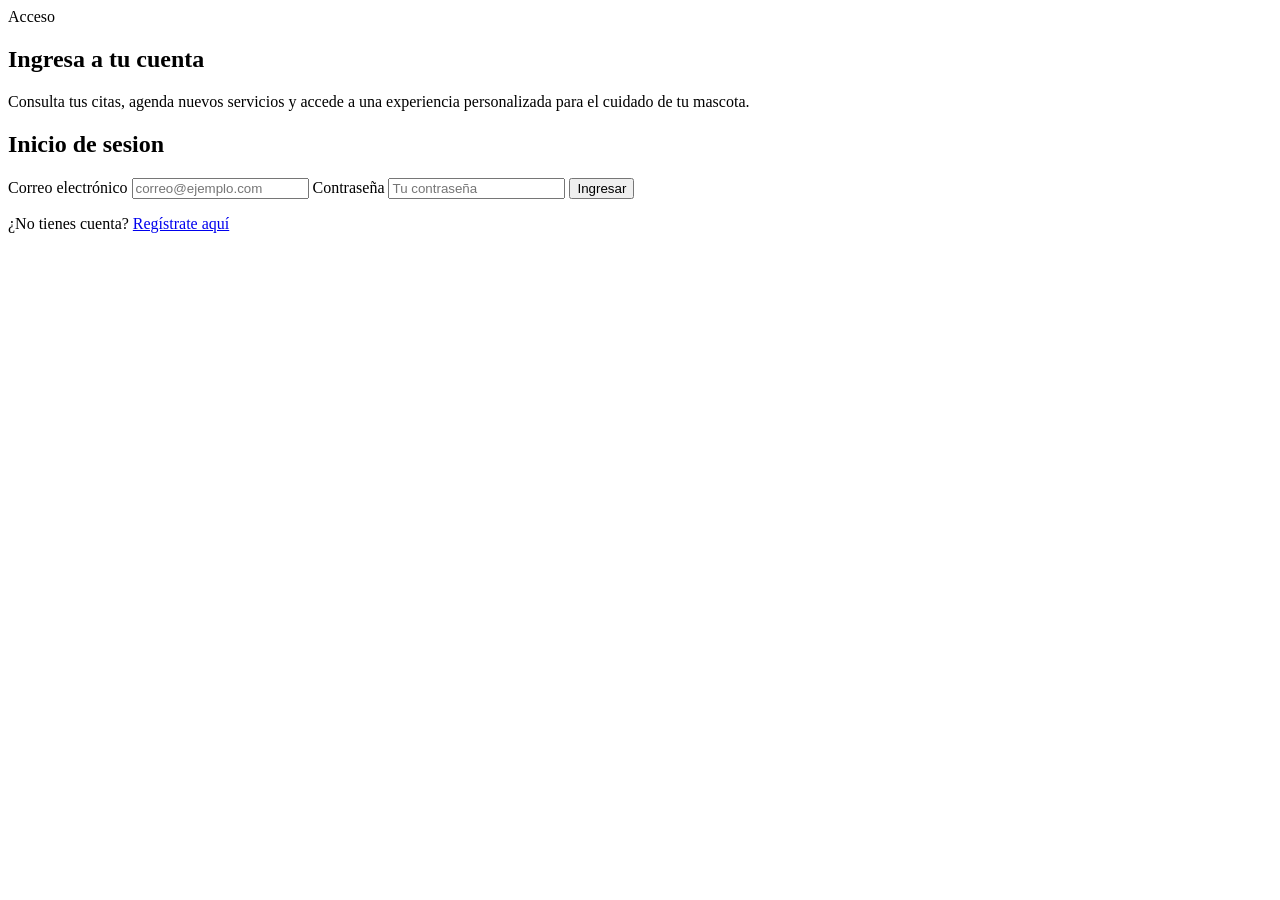
==== login.html @ 54520205 "Actualización interfaz login" ====
<!doctype html>
<html lang="es">
  <head>
    <meta charset="UTF-8" />
    <meta name="viewport" content="width=device-width, initial-scale=1.0" />
    <title>Ingresar | Mundo Mascota Local</title>
    <link rel="stylesheet" href="css/styles.css" />
  </head>

  <body>
      <main>
      <section class="auth-section">
        <div class="container auth-layout">
          <div class="auth-info">
            <span class="eyebrow">Acceso</span>
            <h1>Ingresa a tu cuenta</h1>
            <p>
              Consulta tus citas, agenda nuevos servicios y accede a una
              experiencia personalizada para el cuidado de tu mascota.
            </p>
          </div>

          <form class="auth-card" id="loginForm">
            <h2>Inicio de sesion</h2>

            <label class="form-label" for="loginEmail"
              >Correo electrónico</label
            >
            <input
              class="form-control"
              type="email"
              id="loginEmail"
              placeholder="correo@ejemplo.com"
              required
            />

            <label class="form-label" for="loginPassword">Contraseña</label>
            <input
              class="form-control"
              type="password"
              id="loginPassword"
              placeholder="Tu contraseña"
              required
            />

            <button class="btn btn--primary auth-submit" type="submit">
              Ingresar
            </button>

            <p class="auth-link">
              ¿No tienes cuenta? <a href="registro.html">Regístrate aquí</a>
            </p>
          </form>
        </div>
      </section>
    </main>

    <script src="js/navbar.js"></script>
    <script src="js/login.js"></script>
  </body>
</html>
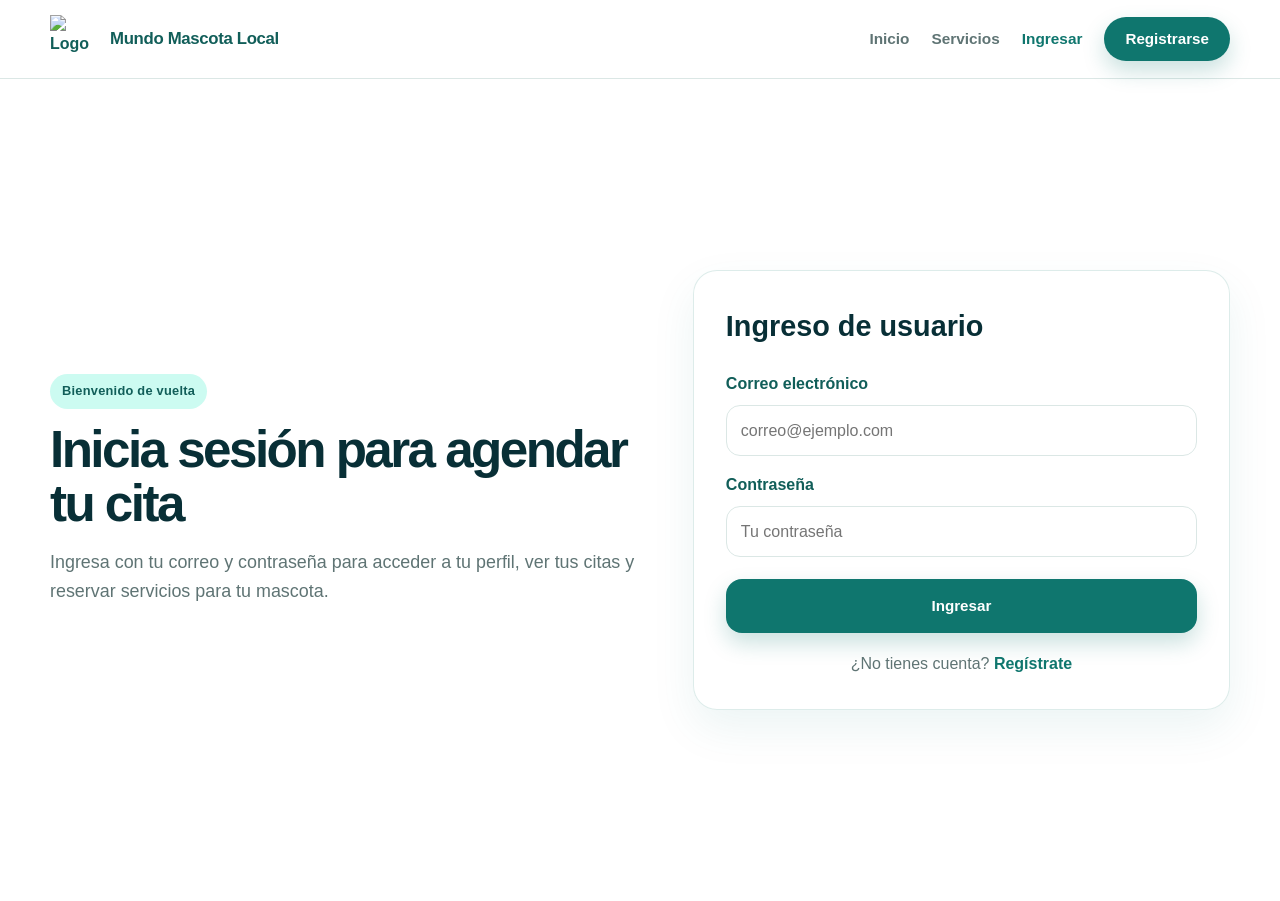
==== commit 34a69c99: ":sparkles: New feature Agendar cita para usuario logeado" ====
--- a/login.html
+++ b/login.html
@@ -8,47 +8,47 @@
   </head>
 
   <body>
-      <main>
+    <header class="site-header">
+      <nav class="navbar container">
+        <a href="index.html" class="brand">
+          <img src="img/logo-mundo-mascota.png" alt="Logo Mundo Mascota Local" class="brand__logo" />
+          <span class="brand__name">Mundo Mascota Local</span>
+        </a>
+
+        <ul class="navbar__menu">
+          <li><a href="index.html" class="navbar__link">Inicio</a></li>
+          <li><a href="servicios.html" class="navbar__link">Servicios</a></li>
+          <li><a href="agendar.html" class="navbar__link">Agendar cita</a></li>
+          <li><a href="login.html" class="navbar__link active">Ingresar</a></li>
+          <li><a href="registro.html" class="btn btn--primary">Registrarse</a></li>
+        </ul>
+      </nav>
+    </header>
+
+    <main>
       <section class="auth-section">
         <div class="container auth-layout">
           <div class="auth-info">
-            <span class="eyebrow">Acceso</span>
-            <h1>Ingresa a tu cuenta</h1>
+            <span class="eyebrow">Bienvenido de vuelta</span>
+            <h1>Inicia sesión para agendar tu cita</h1>
             <p>
-              Consulta tus citas, agenda nuevos servicios y accede a una
-              experiencia personalizada para el cuidado de tu mascota.
+              Ingresa con tu correo y contraseña para acceder a tu perfil, ver tus citas y reservar servicios para tu mascota.
             </p>
           </div>
 
           <form class="auth-card" id="loginForm">
-            <h2>Inicio de sesion</h2>
+            <h2>Ingreso de usuario</h2>
 
-            <label class="form-label" for="loginEmail"
-              >Correo electrónico</label
-            >
-            <input
-              class="form-control"
-              type="email"
-              id="loginEmail"
-              placeholder="correo@ejemplo.com"
-              required
-            />
+            <label class="form-label" for="loginEmail">Correo electrónico</label>
+            <input class="form-control" type="email" id="loginEmail" placeholder="correo@ejemplo.com" required />
 
             <label class="form-label" for="loginPassword">Contraseña</label>
-            <input
-              class="form-control"
-              type="password"
-              id="loginPassword"
-              placeholder="Tu contraseña"
-              required
-            />
+            <input class="form-control" type="password" id="loginPassword" placeholder="Tu contraseña" required />
 
-            <button class="btn btn--primary auth-submit" type="submit">
-              Ingresar
-            </button>
+            <button class="btn btn--primary auth-submit" type="submit">Ingresar</button>
 
             <p class="auth-link">
-              ¿No tienes cuenta? <a href="registro.html">Regístrate aquí</a>
+              ¿No tienes cuenta? <a href="registro.html">Regístrate</a>
             </p>
           </form>
         </div>
--- a/css/styles.css
+++ b/css/styles.css
@@ -0,0 +1,1487 @@
+:root {
+  --color-primary: #0f766e;
+  --color-primary-dark: #115e59;
+  --color-primary-soft: #ccfbf1;
+  --color-secondary: #2563eb;
+  --color-accent: #f59e0b;
+  --color-bg: #f7fbfb;
+  --color-surface: #ffffff;
+  --color-surface-soft: #eef7f6;
+  --color-text: #102a2a;
+  --color-muted: #5f7474;
+  --color-border: #dbe7e5;
+  --shadow-sm: 0 10px 25px rgba(15, 118, 110, 0.08);
+  --shadow-md: 0 18px 45px rgba(15, 118, 110, 0.14);
+  --shadow-lg: 0 30px 90px rgba(7, 38, 36, 0.28);
+  --container: 1180px;
+}
+
+/* ==============================
+   BASE
+   ============================== */
+
+* {
+  box-sizing: border-box;
+  margin: 0;
+  padding: 0;
+}
+
+html {
+  scroll-behavior: smooth;
+}
+
+body {
+  min-height: 100vh;
+  font-family: Arial, Helvetica, sans-serif;
+  color: var(--color-text);
+  line-height: 1.6;
+  background-image: url("../img/fondo.jpg");
+  background-size: cover;
+  background-position: center;
+  background-repeat: no-repeat;
+  background-attachment: fixed;
+}
+
+body.modal-open {
+  overflow: hidden;
+}
+
+img {
+  display: block;
+  max-width: 100%;
+}
+
+a {
+  color: inherit;
+  text-decoration: none;
+}
+
+button,
+input,
+select,
+textarea {
+  font: inherit;
+}
+
+button {
+  border: 0;
+}
+
+main,
+.section,
+.page-hero,
+.page-hero--services,
+.service-categories-section,
+.appointment-section,
+.auth-section {
+  background: transparent;
+}
+
+.container {
+  width: min(100% - 32px, var(--container));
+  margin: 0 auto;
+}
+
+/* ==============================
+   HEADER / NAVEGACIÓN
+   ============================== */
+
+.site-header {
+  position: sticky;
+  top: 0;
+  z-index: 50;
+  background: rgba(255, 255, 255, 0.95);
+  border-bottom: 1px solid var(--color-border);
+  backdrop-filter: blur(14px);
+}
+
+.navbar {
+  min-height: 78px;
+  display: flex;
+  align-items: center;
+  justify-content: space-between;
+  gap: 24px;
+}
+
+.brand {
+  display: inline-flex;
+  align-items: center;
+  gap: 12px;
+  font-weight: 800;
+  color: var(--color-primary-dark);
+}
+
+.brand__logo {
+  width: 48px;
+  height: 48px;
+  object-fit: contain;
+}
+
+.brand__name {
+  font-size: 1.05rem;
+  letter-spacing: -0.02em;
+}
+
+.navbar__menu {
+  display: flex;
+  align-items: center;
+  gap: 22px;
+  list-style: none;
+}
+
+.navbar__link {
+  color: var(--color-muted);
+  font-size: 0.96rem;
+  font-weight: 700;
+  transition: color 0.2s ease;
+}
+
+.navbar__link:hover,
+.navbar__link.active {
+  color: var(--color-primary);
+}
+
+.navbar__toggle {
+  display: none;
+  width: 44px;
+  height: 44px;
+  border: 1px solid var(--color-border);
+  border-radius: 12px;
+  background: var(--color-surface);
+  cursor: pointer;
+}
+
+.navbar__toggle span {
+  display: block;
+  width: 20px;
+  height: 2px;
+  margin: 5px auto;
+  background: var(--color-primary-dark);
+}
+
+.navbar-user {
+  display: flex;
+  align-items: center;
+  gap: 10px;
+  font-weight: 700;
+}
+
+.logout-btn {
+  padding: 6px 10px;
+  border-radius: 8px;
+  border: none;
+  background: #ef4444;
+  color: #ffffff;
+  cursor: pointer;
+  font-size: 0.8rem;
+}
+
+/* ==============================
+   BOTONES / ETIQUETAS
+   ============================== */
+
+.btn {
+  display: inline-flex;
+  align-items: center;
+  justify-content: center;
+  min-height: 44px;
+  padding: 0 20px;
+  border-radius: 999px;
+  font-weight: 800;
+  font-size: 0.95rem;
+  border: 1px solid transparent;
+  cursor: pointer;
+  transition:
+    transform 0.2s ease,
+    box-shadow 0.2s ease,
+    background 0.2s ease;
+}
+
+.btn:hover {
+  transform: translateY(-2px);
+}
+
+.btn--primary {
+  background: var(--color-primary);
+  color: #ffffff;
+  box-shadow: 0 10px 22px rgba(15, 118, 110, 0.22);
+}
+
+.btn--primary:hover {
+  background: var(--color-primary-dark);
+}
+
+.btn--secondary {
+  background: #ffffff;
+  color: var(--color-primary-dark);
+  border-color: var(--color-border);
+}
+
+.btn--secondary:hover {
+  box-shadow: var(--shadow-sm);
+}
+
+.eyebrow {
+  display: inline-flex;
+  align-items: center;
+  width: fit-content;
+  margin-bottom: 14px;
+  padding: 7px 12px;
+  border-radius: 999px;
+  background: var(--color-primary-soft);
+  color: var(--color-primary-dark);
+  font-size: 0.8rem;
+  font-weight: 900;
+  letter-spacing: 0.02em;
+}
+
+/* ==============================
+   INDEX
+   ============================== */
+
+.hero {
+  padding: 76px 0 56px;
+}
+
+.hero__grid {
+  display: grid;
+  grid-template-columns: 0.9fr 1.1fr;
+  gap: 42px;
+  align-items: center;
+}
+
+.hero__content {
+  max-width: 720px;
+}
+
+.hero__content h1 {
+  max-width: 760px;
+  margin-bottom: 18px;
+  color: #082f36;
+  font-size: clamp(2.7rem, 5vw, 5rem);
+  line-height: 1.04;
+  letter-spacing: -0.055em;
+}
+
+.hero__content p {
+  max-width: 620px;
+  color: #425f63;
+  font-size: 1.18rem;
+  line-height: 1.75;
+}
+
+.hero__actions {
+  margin-top: 24px;
+}
+
+.hero__media {
+  position: relative;
+  border-radius: 30px;
+  overflow: hidden;
+  box-shadow: 0 28px 70px rgba(7, 38, 36, 0.18);
+}
+
+.hero__media img {
+  width: 100%;
+  height: 440px;
+  object-fit: cover;
+}
+
+.hero-card {
+  position: absolute;
+  left: 24px;
+  bottom: 24px;
+  max-width: 340px;
+  padding: 18px 20px;
+  border-radius: 20px;
+  background: rgba(255, 255, 255, 0.84);
+  backdrop-filter: blur(10px);
+  box-shadow: 0 18px 45px rgba(7, 38, 36, 0.16);
+}
+
+.section {
+  padding: 74px 0;
+}
+
+.section-heading {
+  max-width: 780px;
+  margin: 0 auto 42px;
+  text-align: center;
+}
+
+.section-heading h2 {
+  color: #082f36;
+  font-size: clamp(2rem, 3.5vw, 3.4rem);
+  line-height: 1.08;
+  letter-spacing: -0.045em;
+}
+
+.section-heading p {
+  max-width: 640px;
+  margin: 12px auto 0;
+  color: #50666b;
+  font-size: 1.05rem;
+  line-height: 1.7;
+}
+
+.cards-grid,
+.steps-grid,
+.business-grid {
+  display: grid;
+  gap: 22px;
+}
+
+.cards-grid,
+.business-grid {
+  grid-template-columns: repeat(3, 1fr);
+}
+
+.steps-grid {
+  grid-template-columns: repeat(3, 1fr);
+}
+
+.service-card,
+.step-card,
+.business-card {
+  border: 1px solid rgba(15, 118, 110, 0.12);
+  border-radius: 26px;
+  background: rgba(255, 255, 255, 0.88);
+  backdrop-filter: blur(8px);
+  box-shadow: 0 18px 45px rgba(15, 118, 110, 0.08);
+  transition:
+    transform 0.22s ease,
+    box-shadow 0.22s ease;
+}
+
+.service-card:hover,
+.step-card:hover,
+.business-card:hover {
+  transform: translateY(-6px);
+  box-shadow: 0 26px 65px rgba(15, 118, 110, 0.16);
+}
+
+.service-card,
+.business-card {
+  padding: 26px 22px;
+  text-align: center;
+  overflow: hidden;
+}
+
+.service-card img,
+.business-card img {
+  width: 150px;
+  height: 150px;
+  margin: 0 auto 20px;
+  border-radius: 50%;
+  object-fit: cover;
+  object-position: center;
+  background: transparent;
+  box-shadow: 0 16px 34px rgba(15, 118, 110, 0.18);
+  transition: transform 0.35s ease;
+}
+
+.service-card:hover img,
+.business-card:hover img {
+  transform: scale(1.04);
+}
+
+.service-card__body,
+.business-card__body {
+  padding: 0;
+  background: transparent;
+}
+
+.step-card {
+  padding: 24px;
+}
+
+.service-card h3,
+.business-card h3,
+.step-card h3 {
+  margin-bottom: 10px;
+  color: #082f36;
+  font-size: 1.35rem;
+  line-height: 1.2;
+}
+
+.service-card p,
+.business-card p,
+.step-card p {
+  margin-bottom: 12px;
+  color: #50666b;
+  line-height: 1.65;
+}
+
+.step-card span {
+  display: inline-flex;
+  width: 46px;
+  height: 46px;
+  align-items: center;
+  justify-content: center;
+  margin-bottom: 18px;
+  border-radius: 50%;
+  background: var(--color-primary-soft);
+  color: var(--color-primary-dark);
+  font-weight: 900;
+}
+
+.section-heading--split {
+  max-width: none;
+  display: flex;
+  align-items: end;
+  justify-content: space-between;
+  gap: 24px;
+  text-align: left;
+}
+
+.section-heading--split p {
+  margin-left: 0;
+}
+
+.cta-section {
+  padding: 70px 0;
+}
+
+.cta-card {
+  border-radius: 30px;
+  padding: 42px;
+  background: linear-gradient(
+    135deg,
+    rgba(255, 255, 255, 0.9),
+    rgba(204, 251, 241, 0.58)
+  );
+  backdrop-filter: blur(10px);
+  box-shadow: 0 24px 60px rgba(15, 118, 110, 0.12);
+}
+
+.cta-card h2 {
+  color: #082f36;
+  font-size: clamp(2rem, 3vw, 3rem);
+  letter-spacing: -0.04em;
+}
+
+/* ==============================
+   SERVICIOS
+   ============================== */
+
+.page-hero--services {
+  padding: 80px 0 70px;
+  border-bottom: 1px solid var(--color-border);
+  overflow: hidden;
+}
+
+.services-hero-grid {
+  display: grid;
+  grid-template-columns: 0.9fr 1.1fr;
+  gap: 42px;
+  align-items: center;
+}
+
+.page-hero__content {
+  max-width: 660px;
+}
+
+.page-hero__content h1 {
+  margin-bottom: 18px;
+  color: #082f36;
+  font-size: clamp(3.2rem, 4.6vw, 5.2rem);
+  line-height: 1.08;
+  letter-spacing: -0.045em;
+}
+
+.page-hero__content p {
+  max-width: 620px;
+  color: var(--color-muted);
+  font-size: 1.18rem;
+  line-height: 1.65;
+}
+
+.services-hero-image {
+  display: flex;
+  align-items: center;
+  justify-content: flex-end;
+}
+
+.services-hero-image img {
+  width: 100%;
+  max-width: 720px;
+  height: auto;
+  object-fit: contain;
+  object-position: center;
+  border-radius: 0;
+  box-shadow: none;
+  filter: none;
+}
+
+.service-categories-section {
+  padding-top: 56px;
+}
+
+.service-category-layout {
+  display: flex;
+  flex-direction: column;
+  gap: 28px;
+}
+
+.service-category-row {
+  display: grid;
+  gap: 28px;
+}
+
+.service-category-row--top {
+  grid-template-columns: repeat(4, 1fr);
+}
+
+.service-category-row--bottom {
+  width: calc((100% - 84px) / 4 * 3 + 56px);
+  grid-template-columns: repeat(3, 1fr);
+  align-self: center;
+}
+
+.service-category-card {
+  min-height: 430px;
+  display: flex;
+  flex-direction: column;
+  overflow: hidden;
+  border: 1px solid rgba(15, 118, 110, 0.12);
+  border-radius: 20px;
+  background: rgba(255, 255, 255, 0.88);
+  backdrop-filter: blur(8px);
+  box-shadow: 0 18px 45px rgba(15, 118, 110, 0.08);
+  transition:
+    transform 0.22s ease,
+    box-shadow 0.22s ease,
+    border-color 0.22s ease;
+}
+
+.service-category-card:hover {
+  transform: translateY(-6px);
+  border-color: rgba(15, 118, 110, 0.28);
+  box-shadow: 0 24px 60px rgba(15, 118, 110, 0.14);
+}
+
+.service-category-card__image {
+  width: 100%;
+  height: 170px;
+  overflow: hidden;
+}
+
+.service-category-card__image img {
+  width: 100%;
+  height: 100%;
+  object-fit: cover;
+}
+
+.service-category-card__body {
+  display: flex;
+  flex: 1;
+  flex-direction: column;
+  align-items: center;
+  padding: 22px 24px 26px;
+  text-align: center;
+}
+
+.service-category-card__label {
+  display: inline-flex;
+  align-items: center;
+  justify-content: center;
+  width: fit-content;
+  margin-bottom: 16px;
+  padding: 7px 13px;
+  border-radius: 999px;
+  background: var(--color-primary-soft);
+  color: var(--color-primary-dark);
+  font-size: 0.8rem;
+  font-weight: 900;
+}
+
+.service-category-card h3 {
+  margin-bottom: 14px;
+  color: #082f36;
+  font-size: 1.36rem;
+  line-height: 1.15;
+}
+
+.service-category-card p {
+  margin-bottom: 24px;
+  color: #50666b;
+  font-size: 0.96rem;
+  line-height: 1.72;
+}
+
+.service-category-card .btn {
+  width: 100%;
+  min-height: 52px;
+  margin-top: auto;
+  border-radius: 16px;
+  background: linear-gradient(135deg, #0f766e, #08756c);
+  box-shadow: 0 12px 20px rgba(15, 118, 110, 0.22);
+}
+
+.service-category-card .btn span {
+  margin-left: 8px;
+  font-size: 1.4rem;
+  line-height: 0;
+}
+
+.services-trust-banner {
+  width: min(100%, 920px);
+  margin: 38px auto 0;
+  display: grid;
+  grid-template-columns: 1.45fr 0.95fr;
+  gap: 22px;
+  align-items: center;
+  padding: 22px 30px;
+  border: 1px solid rgba(15, 118, 110, 0.16);
+  border-radius: 18px;
+  background: linear-gradient(
+    135deg,
+    rgba(204, 251, 241, 0.46),
+    rgba(255, 255, 255, 0.94)
+  );
+  color: var(--color-primary-dark);
+  box-shadow: var(--shadow-sm);
+}
+
+.services-trust-banner p {
+  margin: 0;
+  font-weight: 700;
+}
+
+/* ==============================
+   MODALES
+   ============================== */
+
+.service-modal {
+  position: fixed;
+  inset: 0;
+  display: none;
+  align-items: center;
+  justify-content: center;
+  padding: 24px;
+  z-index: 999;
+}
+
+.service-modal.is-open {
+  display: flex;
+}
+
+.service-modal__overlay {
+  position: absolute;
+  inset: 0;
+  background: rgba(0, 0, 0, 0.62);
+  backdrop-filter: blur(4px);
+}
+
+.service-modal__close {
+  position: absolute;
+  top: 18px;
+  right: 18px;
+  width: 38px;
+  height: 38px;
+  border-radius: 50%;
+  background: #ffffff;
+  color: var(--color-primary-dark);
+  font-size: 1.4rem;
+  font-weight: 900;
+  cursor: pointer;
+  z-index: 5;
+}
+
+.service-modal__content {
+  position: relative;
+  z-index: 2;
+  width: 95%;
+  max-width: 860px;
+  overflow: hidden;
+  padding: 34px;
+  border-radius: 28px;
+  color: var(--color-text);
+  box-shadow: var(--shadow-lg);
+}
+
+#modal-peluqueria .service-modal__content {
+  background:
+    linear-gradient(rgba(7, 38, 36, 0.28), rgba(7, 38, 36, 0.28)),
+    url("../img/peluqueria.jpg") center/cover no-repeat;
+}
+
+#modal-veterinaria .service-modal__content {
+  background:
+    linear-gradient(rgba(7, 38, 36, 0.28), rgba(7, 38, 36, 0.28)),
+    url("../img/veterinaria.jpg") center/cover no-repeat;
+}
+
+#modal-guarderia .service-modal__content {
+  background:
+    linear-gradient(rgba(7, 38, 36, 0.28), rgba(7, 38, 36, 0.28)),
+    url("../img/guarderia.jpg") center/cover no-repeat;
+}
+
+#modal-examenes .service-modal__content {
+  background:
+    linear-gradient(rgba(7, 38, 36, 0.28), rgba(7, 38, 36, 0.28)),
+    url("../img/examenes.jpg") center/cover no-repeat;
+}
+
+#modal-funebres .service-modal__content {
+  background:
+    linear-gradient(rgba(7, 38, 36, 0.28), rgba(7, 38, 36, 0.28)),
+    url("../img/funebres.jpg") center/cover no-repeat;
+}
+
+#modal-adiestramiento .service-modal__content {
+  background:
+    linear-gradient(rgba(7, 38, 36, 0.28), rgba(7, 38, 36, 0.28)),
+    url("../img/adiestramiento.jpg") center/cover no-repeat;
+}
+
+#modal-transporte .service-modal__content {
+  background:
+    linear-gradient(rgba(7, 38, 36, 0.28), rgba(7, 38, 36, 0.28)),
+    url("../img/transporte.jpg") center/cover no-repeat;
+}
+
+.modal-inner {
+  width: 100%;
+  max-width: 760px;
+  max-height: calc(90vh - 70px);
+  margin: 0 auto;
+  padding: 30px;
+  overflow-y: auto;
+  border-radius: 26px;
+  background: rgba(255, 255, 255, 0.68);
+  backdrop-filter: blur(9px);
+  box-shadow: 0 24px 55px rgba(0, 0, 0, 0.22);
+}
+
+.service-modal__header,
+.modal-business-list,
+.modal-services-box,
+.service-modal__footer {
+  background: transparent;
+  border-radius: 0;
+}
+
+.service-modal__header {
+  padding: 0 0 12px;
+}
+
+.service-modal__content h2,
+.service-modal__content h3,
+.service-modal__content p,
+.service-modal__content label {
+  color: var(--color-text);
+}
+
+.modal-steps {
+  display: grid;
+  grid-template-columns: repeat(2, 1fr);
+  gap: 12px;
+  margin: 18px 0 24px;
+}
+
+.modal-step {
+  padding: 12px 14px;
+  border-radius: 999px;
+  background: rgba(255, 255, 255, 0.55);
+  color: var(--color-muted);
+  text-align: center;
+  font-weight: 900;
+}
+
+.modal-step.is-active {
+  background: var(--color-primary);
+  color: #ffffff;
+}
+
+.modal-step-panel {
+  display: none;
+}
+
+.modal-step-panel.is-active {
+  display: block;
+}
+
+.modal-section-title {
+  display: flex;
+  align-items: end;
+  justify-content: space-between;
+  gap: 16px;
+  margin: 22px 0 12px;
+}
+
+.modal-section-title h3 {
+  margin: 0;
+  color: var(--color-primary-dark);
+  font-size: 1.1rem;
+}
+
+.modal-section-title span {
+  color: var(--color-muted);
+  font-size: 0.88rem;
+  font-weight: 700;
+}
+
+.business-selector,
+.priced-services-list {
+  display: grid;
+  gap: 12px;
+}
+
+.business-option,
+.priced-service-card {
+  position: relative;
+  display: grid;
+  grid-template-columns: auto 1fr auto;
+  gap: 14px;
+  align-items: center;
+  padding: 14px 16px;
+  border: 1px solid rgba(15, 118, 110, 0.16);
+  border-radius: 16px;
+  background: rgba(255, 255, 255, 0.72);
+  cursor: pointer;
+  transition:
+    transform 0.2s ease,
+    border-color 0.2s ease,
+    background 0.2s ease;
+}
+
+.business-option:hover,
+.priced-service-card:hover {
+  transform: translateY(-2px);
+  border-color: rgba(15, 118, 110, 0.38);
+  background: rgba(255, 255, 255, 0.86);
+}
+
+.business-option input,
+.priced-service-card input {
+  position: absolute;
+  opacity: 0;
+  pointer-events: none;
+}
+
+.business-option::before,
+.priced-service-card::before {
+  content: "";
+  width: 22px;
+  height: 22px;
+  display: inline-flex;
+  border: 2px solid rgba(15, 118, 110, 0.4);
+  border-radius: 50%;
+  background: #ffffff;
+}
+
+.priced-service-card::before {
+  border-radius: 7px;
+}
+
+.business-option:has(input:checked),
+.priced-service-card:has(input:checked) {
+  border-color: var(--color-primary);
+  background: rgba(204, 251, 241, 0.72);
+}
+
+.business-option:has(input:checked)::before,
+.priced-service-card:has(input:checked)::before {
+  background: var(--color-primary);
+  border-color: var(--color-primary);
+  box-shadow: inset 0 0 0 5px #ffffff;
+}
+
+.business-option strong,
+.priced-service-card strong {
+  display: block;
+  color: var(--color-text);
+  font-size: 1rem;
+}
+
+.business-option span,
+.priced-service-card span {
+  display: block;
+  margin-top: 2px;
+  color: var(--color-muted);
+  font-size: 0.88rem;
+}
+
+.business-option__content small {
+  display: block;
+  margin-top: 6px;
+  color: var(--color-muted);
+  font-size: 0.82rem;
+}
+
+.priced-service-card b {
+  color: var(--color-primary-dark);
+  white-space: nowrap;
+  font-size: 1rem;
+}
+
+.modal-total-box {
+  display: flex;
+  align-items: center;
+  justify-content: space-between;
+  gap: 18px;
+  margin-top: 18px;
+  padding: 18px;
+  border-radius: 18px;
+  background: linear-gradient(
+    135deg,
+    rgba(15, 118, 110, 0.96),
+    rgba(8, 117, 108, 0.92)
+  );
+  color: #ffffff;
+  box-shadow: 0 16px 28px rgba(15, 118, 110, 0.24);
+}
+
+.modal-total-box span,
+.modal-total-box small {
+  display: block;
+  color: rgba(255, 255, 255, 0.82);
+}
+
+.modal-total-box strong {
+  display: block;
+  margin-top: 2px;
+  color: #ffffff;
+  font-size: 1.7rem;
+}
+
+.modal-total-box small {
+  max-width: 300px;
+  font-size: 0.82rem;
+}
+
+.service-modal__footer {
+  padding: 18px 0 0;
+  margin-top: 0;
+}
+
+/* ==============================
+   AGENDAR CITA
+   ============================== */
+
+.appointment-layout {
+  display: grid;
+  grid-template-columns: 0.9fr 1.1fr;
+  gap: 32px;
+  align-items: start;
+}
+
+.appointment-summary-card,
+.appointment-form,
+.appointment-confirmation,
+.auth-card {
+  border: 1px solid rgba(15, 118, 110, 0.14);
+  border-radius: 24px;
+  background: rgba(255, 255, 255, 0.88);
+  backdrop-filter: blur(8px);
+  box-shadow: 0 18px 45px rgba(15, 118, 110, 0.08);
+}
+
+.appointment-summary-card {
+  position: sticky;
+  top: 100px;
+  padding: 28px;
+}
+
+.appointment-form {
+  padding: 30px;
+}
+
+.appointment-summary-card h2,
+.appointment-form h2 {
+  margin-bottom: 20px;
+  color: #082f36;
+  font-size: 1.8rem;
+  line-height: 1.15;
+}
+
+.summary-block {
+  padding: 18px 0;
+  border-top: 1px solid var(--color-border);
+}
+
+.summary-block h3 {
+  margin-bottom: 6px;
+  color: var(--color-primary-dark);
+  font-size: 1rem;
+}
+
+.summary-block p,
+.summary-block small {
+  color: var(--color-muted);
+}
+
+.summary-block ul {
+  display: grid;
+  gap: 10px;
+  padding-left: 0;
+  list-style: none;
+}
+
+.summary-block li {
+  display: flex;
+  justify-content: space-between;
+  gap: 14px;
+  padding: 12px 14px;
+  border: 1px solid rgba(15, 118, 110, 0.12);
+  border-radius: 14px;
+  background: var(--color-surface-soft);
+  color: var(--color-text);
+  font-weight: 700;
+}
+
+.summary-block li span {
+  color: var(--color-muted);
+  font-weight: 800;
+  white-space: nowrap;
+}
+
+.appointment-total {
+  display: flex;
+  justify-content: space-between;
+  align-items: center;
+  gap: 18px;
+  margin: 18px 0 22px;
+  padding: 18px;
+  border-radius: 18px;
+  background: linear-gradient(
+    135deg,
+    rgba(15, 118, 110, 0.96),
+    rgba(8, 117, 108, 0.92)
+  );
+  color: #ffffff;
+}
+
+.appointment-total span {
+  color: rgba(255, 255, 255, 0.82);
+  font-weight: 700;
+}
+
+.appointment-total strong {
+  color: #ffffff;
+  font-size: 1.6rem;
+}
+
+.appointment-layout {
+  display: grid;
+  gap: 32px;
+  grid-template-columns: minmax(300px, 360px) 1fr;
+  align-items: start;
+  margin-top: 32px;
+}
+
+.appointment-summary,
+.appointment-form-section {
+  background: rgba(255, 255, 255, 0.92);
+  border: 1px solid rgba(15, 118, 110, 0.12);
+  border-radius: 24px;
+  padding: 28px;
+  backdrop-filter: blur(10px);
+}
+
+.summary-card {
+  margin-top: 18px;
+}
+
+.service-summary h3 {
+  margin: 12px 0 10px;
+  color: #082f36;
+}
+
+.service-summary p {
+  margin-top: 10px;
+  color: var(--color-muted);
+}
+
+.form-message {
+  min-height: 28px;
+  margin: 12px 0 8px;
+  color: #b91c1c;
+  font-weight: 700;
+}
+
+.appointment-form-section .btn {
+  width: 100%;
+}
+
+@media (max-width: 900px) {
+  .appointment-layout {
+    grid-template-columns: 1fr;
+  }
+}
+
+.form-label {
+  display: block;
+  margin: 16px 0 8px;
+  color: var(--color-primary-dark);
+  font-weight: 900;
+}
+
+.form-control {
+  width: 100%;
+  min-height: 48px;
+  padding: 12px 14px;
+  border: 1px solid var(--color-border);
+  border-radius: 14px;
+  background: #ffffff;
+  color: var(--color-text);
+  outline: none;
+  transition:
+    border-color 0.2s ease,
+    box-shadow 0.2s ease;
+}
+
+textarea.form-control {
+  resize: vertical;
+  min-height: 110px;
+}
+
+.form-control:focus {
+  border-color: var(--color-primary);
+  box-shadow: 0 0 0 4px rgba(15, 118, 110, 0.12);
+}
+
+.appointment-submit {
+  width: 100%;
+  margin-top: 22px;
+  min-height: 54px;
+  border-radius: 16px;
+}
+
+.appointment-confirmation {
+  display: none;
+  padding: 34px;
+  text-align: center;
+}
+
+.appointment-confirmation.is-visible {
+  display: block;
+}
+
+.confirmation-icon {
+  width: 76px;
+  height: 76px;
+  display: grid;
+  place-items: center;
+  margin: 0 auto 18px;
+  border-radius: 50%;
+  background: var(--color-primary);
+  color: #ffffff;
+  font-size: 2.2rem;
+  font-weight: 900;
+}
+
+.appointment-confirmation h2 {
+  margin-bottom: 10px;
+  color: #082f36;
+}
+
+.appointment-confirmation p {
+  margin-bottom: 22px;
+  color: var(--color-muted);
+}
+
+/* ==============================
+   MIS CITAS
+   ============================== */
+
+.appointments-grid {
+  display: grid;
+  gap: 20px;
+}
+
+.appointment-card {
+  padding: 20px;
+  border-radius: 18px;
+  border: 1px solid rgba(15, 118, 110, 0.14);
+  background: rgba(255, 255, 255, 0.88);
+  backdrop-filter: blur(8px);
+  box-shadow: 0 12px 28px rgba(15, 118, 110, 0.08);
+}
+
+.appointment-card h3 {
+  margin-bottom: 6px;
+  color: #082f36;
+}
+
+.appointment-card span {
+  display: block;
+  color: var(--color-muted);
+  font-size: 0.9rem;
+  margin-bottom: 10px;
+}
+
+.appointment-services {
+  margin: 12px 0;
+  padding-left: 0;
+  list-style: none;
+}
+
+.appointment-services li {
+  display: flex;
+  justify-content: space-between;
+  padding: 6px 0;
+  font-weight: 600;
+}
+
+.appointment-card-total {
+  margin-top: 10px;
+  font-weight: 900;
+  color: var(--color-primary-dark);
+}
+
+.empty-state {
+  text-align: center;
+  margin-top: 40px;
+}
+
+.empty-state p {
+  margin-bottom: 12px;
+  color: var(--color-muted);
+}
+
+/* ==============================
+   LOGIN / REGISTRO
+   ============================== */
+
+.auth-section {
+  min-height: calc(100vh - 78px);
+  display: flex;
+  align-items: center;
+  padding: 70px 0;
+}
+
+.auth-layout {
+  display: grid;
+  grid-template-columns: 1fr 0.9fr;
+  gap: 46px;
+  align-items: center;
+}
+
+.auth-info h1 {
+  margin-bottom: 18px;
+  color: #082f36;
+  font-size: clamp(2.4rem, 4vw, 4.2rem);
+  line-height: 1.05;
+  letter-spacing: -0.05em;
+}
+
+.auth-info p {
+  max-width: 620px;
+  color: var(--color-muted);
+  font-size: 1.12rem;
+}
+
+.auth-card {
+  padding: 32px;
+}
+
+.auth-card h2 {
+  margin-bottom: 22px;
+  color: #082f36;
+  font-size: 1.8rem;
+}
+
+.auth-submit {
+  width: 100%;
+  min-height: 54px;
+  margin-top: 22px;
+  border-radius: 16px;
+}
+
+.auth-link {
+  margin-top: 18px;
+  color: var(--color-muted);
+  text-align: center;
+}
+
+.auth-link a {
+  color: var(--color-primary);
+  font-weight: 900;
+}
+
+/* ==============================
+   FOOTER
+   ============================== */
+
+.site-footer {
+  padding: 46px 0;
+  background: #0b2f2d;
+  color: #ffffff;
+}
+
+.footer-grid {
+  display: grid;
+  grid-template-columns: 1.5fr 1fr 1fr;
+  gap: 32px;
+}
+
+.site-footer h2,
+.site-footer h3 {
+  margin-bottom: 12px;
+}
+
+.site-footer p,
+.site-footer a {
+  color: rgba(255, 255, 255, 0.72);
+}
+
+.site-footer a {
+  display: block;
+  margin-bottom: 8px;
+}
+
+.site-footer a:hover {
+  color: #ffffff;
+}
+
+/* ==============================
+   RESPONSIVE
+   ============================== */
+
+@media (max-width: 1120px) {
+  .service-category-row--top {
+    grid-template-columns: repeat(2, 1fr);
+  }
+
+  .service-category-row--bottom {
+    width: 100%;
+    grid-template-columns: repeat(3, 1fr);
+  }
+}
+
+@media (max-width: 980px) {
+  .hero__grid,
+  .services-hero-grid,
+  .footer-grid,
+  .appointment-layout,
+  .auth-layout {
+    grid-template-columns: 1fr;
+  }
+
+  .cards-grid,
+  .steps-grid,
+  .business-grid {
+    grid-template-columns: 1fr;
+  }
+
+  .services-hero-image {
+    justify-content: center;
+  }
+
+  .section-heading--split {
+    align-items: flex-start;
+    flex-direction: column;
+    text-align: left;
+  }
+
+  .appointment-summary-card {
+    position: static;
+  }
+}
+
+@media (max-width: 760px) {
+  .navbar__toggle {
+    display: block;
+  }
+
+  .navbar__menu {
+    position: absolute;
+    top: 78px;
+    left: 16px;
+    right: 16px;
+    display: none;
+    flex-direction: column;
+    align-items: stretch;
+    padding: 20px;
+    border: 1px solid var(--color-border);
+    border-radius: 18px;
+    background: #ffffff;
+    box-shadow: var(--shadow-md);
+  }
+
+  .navbar__menu.is-open {
+    display: flex;
+  }
+
+  .service-category-row--top,
+  .service-category-row--bottom {
+    width: 100%;
+    grid-template-columns: 1fr;
+  }
+
+  .service-category-card {
+    min-height: auto;
+  }
+}
+
+@media (max-width: 620px) {
+  .hero {
+    padding: 52px 0 36px;
+  }
+
+  .hero__content h1,
+  .page-hero__content h1 {
+    font-size: clamp(2.2rem, 12vw, 3.2rem);
+  }
+
+  .hero__media img {
+    height: 280px;
+  }
+
+  .hero-card {
+    left: 16px;
+    right: 16px;
+    bottom: 16px;
+  }
+
+  .section {
+    padding: 54px 0;
+  }
+
+  .page-hero--services {
+    padding: 42px 0 34px;
+  }
+
+  .page-hero__content p {
+    font-size: 1rem;
+  }
+
+  .modal-section-title,
+  .modal-total-box,
+  .summary-block li,
+  .appointment-total {
+    align-items: flex-start;
+    flex-direction: column;
+  }
+
+  .modal-steps {
+    grid-template-columns: 1fr;
+  }
+
+  .priced-service-card {
+    grid-template-columns: auto 1fr;
+  }
+
+  .priced-service-card b {
+    grid-column: 2;
+  }
+
+  .appointment-summary-card,
+  .appointment-form,
+  .auth-card,
+  .appointment-confirmation {
+    padding: 22px;
+  }
+
+  .cta-card {
+    padding: 28px;
+  }
+
+  .services-trust-banner {
+    grid-template-columns: 1fr;
+    padding: 22px;
+  }
+}
